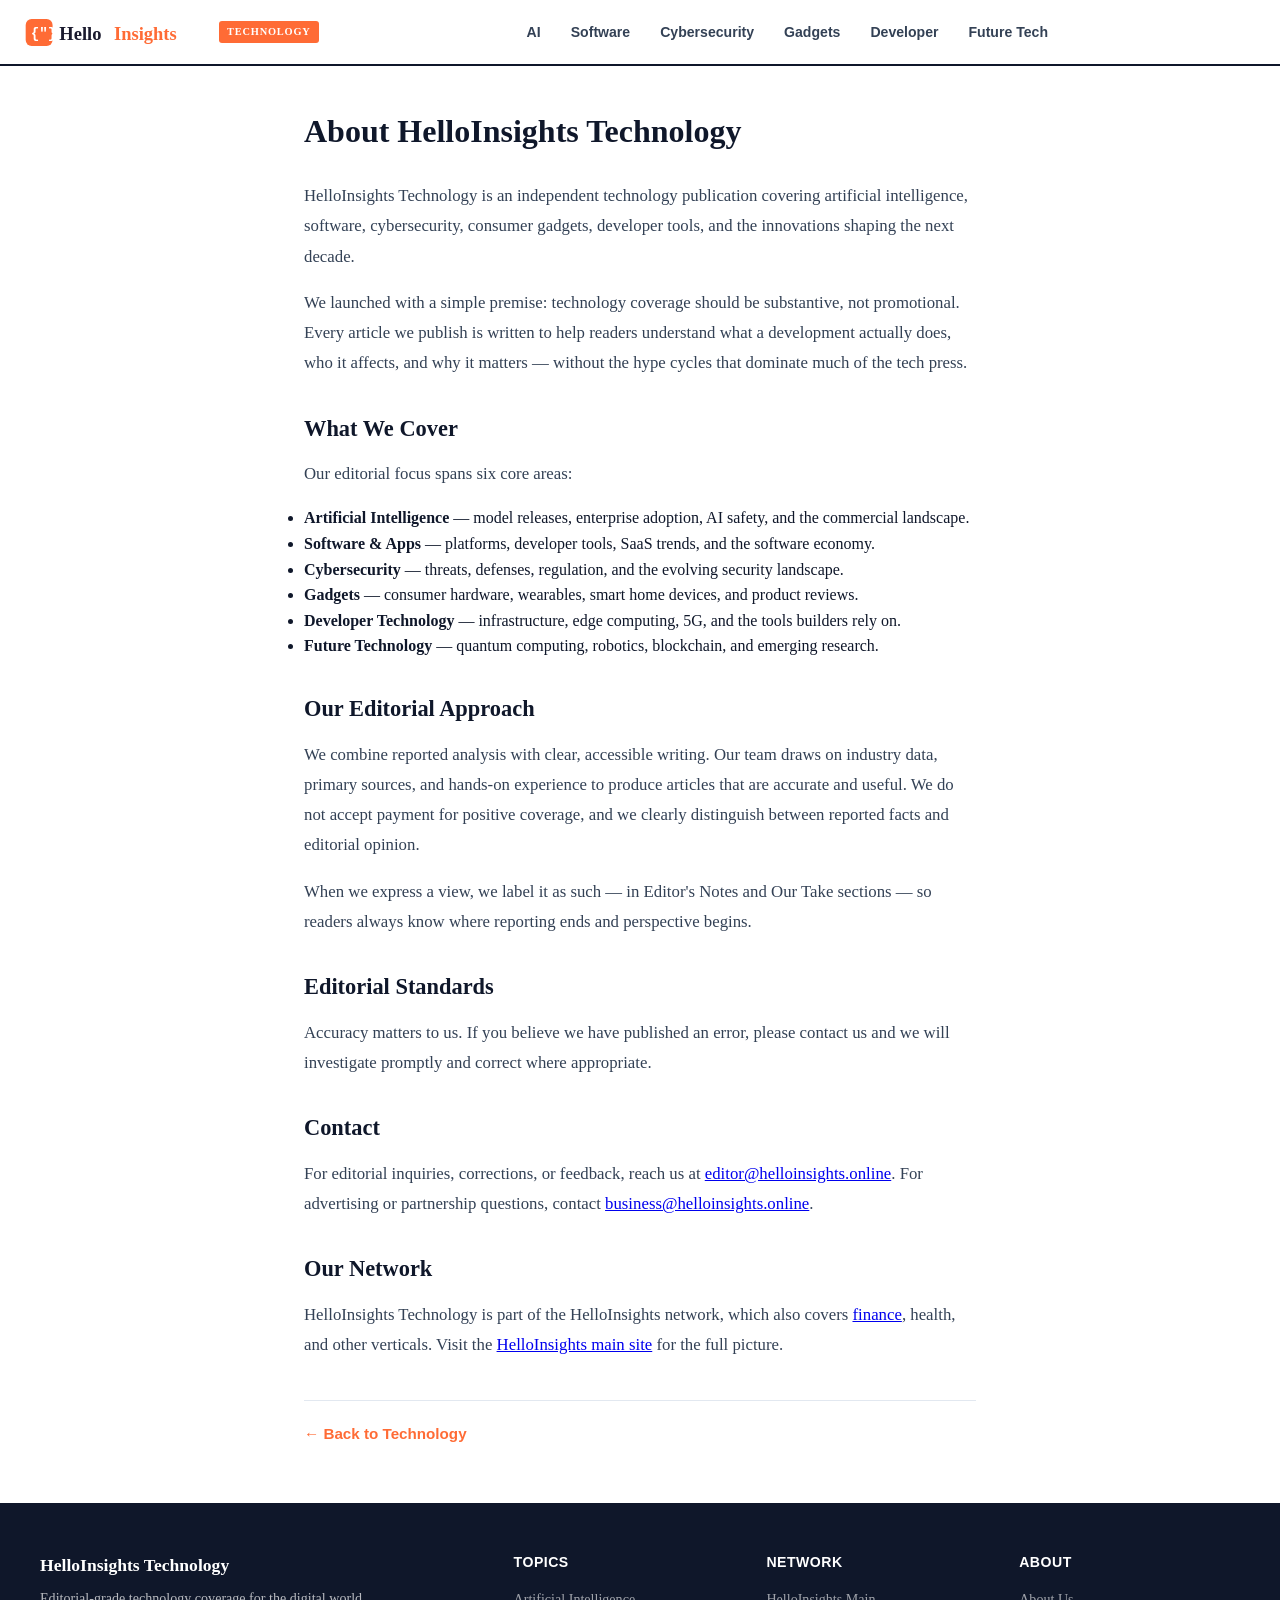
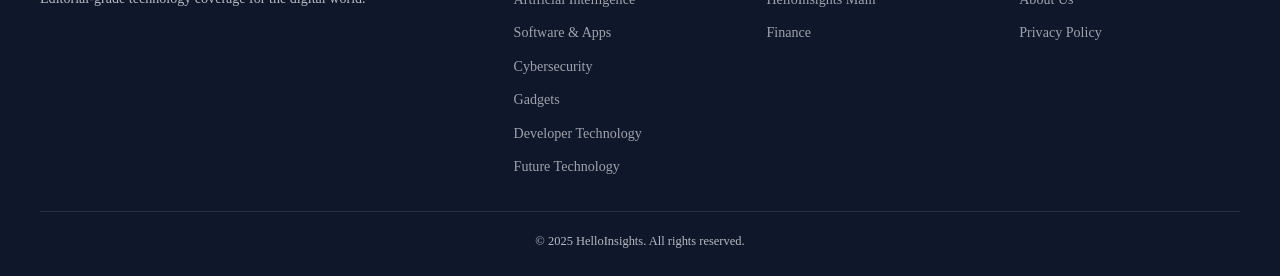
==== about.html @ 0187ab20 "Add files via upload" ====
<!DOCTYPE html>
<html lang="en">
<head>
    <meta charset="UTF-8">
    <meta name="viewport" content="width=device-width, initial-scale=1.0">
    <title>About Us | HelloInsights Technology</title>
    <meta name="description" content="About HelloInsights Technology — editorial-grade coverage of AI, software, cybersecurity, gadgets and emerging technology.">
    <link rel="canonical" href="https://technology.helloinsights.online/about.html">
    <script src="site-config.js"></script>
    <link rel="stylesheet" href="style.css">
</head>
<body>
    <header class="tech-header">
        <div class="header-inner">
            <a href="/" class="tech-logo">
                <svg viewBox="0 0 220 44" xmlns="http://www.w3.org/2000/svg" width="185" height="37">
                    <rect x="2" y="6" width="32" height="32" rx="7" fill="#ff6b35"/>
                    <text x="8" y="29" font-size="17" font-weight="900" fill="#fff" font-family="monospace">{"}"}</text>
                    <text x="42" y="31" font-size="22" font-weight="800" fill="#1a1a2e" font-family="Georgia, serif">Hello</text>
                    <text x="107" y="31" font-size="22" font-weight="800" fill="#ff6b35" font-family="Georgia, serif">Insights</text>
                </svg>
                <span class="header-badge">Technology</span>
            </a>
            <nav class="tech-nav" id="mainNav">
                <a href="index.html?cat=ai">AI</a>
                <a href="index.html?cat=software">Software</a>
                <a href="index.html?cat=cybersecurity">Cybersecurity</a>
                <a href="index.html?cat=gadgets">Gadgets</a>
                <a href="index.html?cat=developer">Developer</a>
                <a href="index.html?cat=future-tech">Future Tech</a>
            </nav>
            <div class="header-actions">
                <button class="menu-toggle" id="menuToggle" aria-label="Menu"><span></span><span></span><span></span></button>
            </div>
        </div>
    </header>

    <article class="tech-article static-page">
        <div class="article-content-wrap">
            <h1>About HelloInsights Technology</h1>

            <p>HelloInsights Technology is an independent technology publication covering artificial intelligence, software, cybersecurity, consumer gadgets, developer tools, and the innovations shaping the next decade.</p>

            <p>We launched with a simple premise: technology coverage should be substantive, not promotional. Every article we publish is written to help readers understand what a development actually does, who it affects, and why it matters &mdash; without the hype cycles that dominate much of the tech press.</p>

            <h2>What We Cover</h2>
            <p>Our editorial focus spans six core areas:</p>
            <ul>
                <li><strong>Artificial Intelligence</strong> &mdash; model releases, enterprise adoption, AI safety, and the commercial landscape.</li>
                <li><strong>Software &amp; Apps</strong> &mdash; platforms, developer tools, SaaS trends, and the software economy.</li>
                <li><strong>Cybersecurity</strong> &mdash; threats, defenses, regulation, and the evolving security landscape.</li>
                <li><strong>Gadgets</strong> &mdash; consumer hardware, wearables, smart home devices, and product reviews.</li>
                <li><strong>Developer Technology</strong> &mdash; infrastructure, edge computing, 5G, and the tools builders rely on.</li>
                <li><strong>Future Technology</strong> &mdash; quantum computing, robotics, blockchain, and emerging research.</li>
            </ul>

            <h2>Our Editorial Approach</h2>
            <p>We combine reported analysis with clear, accessible writing. Our team draws on industry data, primary sources, and hands-on experience to produce articles that are accurate and useful. We do not accept payment for positive coverage, and we clearly distinguish between reported facts and editorial opinion.</p>

            <p>When we express a view, we label it as such &mdash; in Editor's Notes and Our Take sections &mdash; so readers always know where reporting ends and perspective begins.</p>

            <h2>Editorial Standards</h2>
            <p>Accuracy matters to us. If you believe we have published an error, please contact us and we will investigate promptly and correct where appropriate.</p>

            <h2 id="contact">Contact</h2>
            <p>For editorial inquiries, corrections, or feedback, reach us at <a href="mailto:editor@helloinsights.online">editor@helloinsights.online</a>. For advertising or partnership questions, contact <a href="mailto:business@helloinsights.online">business@helloinsights.online</a>.</p>

            <h2>Our Network</h2>
            <p>HelloInsights Technology is part of the HelloInsights network, which also covers <a href="https://finance.helloinsights.online" target="_blank" rel="noopener">finance</a>, health, and other verticals. Visit the <a href="https://helloinsights.online" target="_blank" rel="noopener">HelloInsights main site</a> for the full picture.</p>

            <div class="back-home" style="margin-top:40px;">
                <a href="/">&larr; Back to Technology</a>
            </div>
        </div>
    </article>

    <footer class="tech-footer">
        <div class="footer-inner">
            <div class="footer-brand">
                <strong>HelloInsights Technology</strong>
                <p>Editorial-grade technology coverage for the digital world.</p>
            </div>
            <div class="footer-col">
                <h4>Topics</h4>
                <ul id="footerTopics"></ul>
            </div>
            <div class="footer-col">
                <h4>Network</h4>
                <ul>
                    <li><a href="https://helloinsights.online" target="_blank" rel="noopener">HelloInsights Main</a></li>
                    <li><a href="https://finance.helloinsights.online" target="_blank" rel="noopener">Finance</a></li>
                </ul>
            </div>
            <div class="footer-col">
                <h4>About</h4>
                <ul>
                    <li><a href="about.html">About Us</a></li>
                    <li><a href="privacy.html">Privacy Policy</a></li>
                </ul>
            </div>
        </div>
        <div class="footer-bottom">
            <p>&copy; 2025 HelloInsights. All rights reserved.</p>
        </div>
    </footer>

    <script>
    (function() {
        var ul = document.getElementById('footerTopics');
        if (typeof SITE_CONFIG !== 'undefined') {
            var html = '';
            SITE_CONFIG.subcategories.forEach(function(sub) {
                var url = SITE_CONFIG.categoryUrlMap[sub.id] || 'index.html?cat=' + sub.id;
                html += '<li><a href="' + url + '">' + sub.name + '</a></li>';
            });
            ul.innerHTML = html;
        }
        document.getElementById('menuToggle').addEventListener('click', function() {
            document.getElementById('mainNav').classList.toggle('nav-open');
        });
    })();
    </script>
</body>
</html>
---- style.css ----
/* ========================================
   HelloInsights Technology - Global Styles
   v2: Editorial redesign, responsive header
   ======================================== */
* { margin: 0; padding: 0; box-sizing: border-box; }
:root {
    --accent: #ff6b35;
    --accent-hover: #e85a2a;
    --tech-blue: #2563eb;
    --tech-blue-light: #3b82f6;
    --bg-dark: #0f172a;
    --bg-darker: #020617;
    --bg-card: #ffffff;
    --bg-page: #f8fafc;
    --text-primary: #0f172a;
    --text-secondary: #334155;
    --text-muted: #94a3b8;
    --border: #e2e8f0;
    --shadow-sm: 0 1px 3px rgba(0,0,0,0.06);
    --shadow-md: 0 4px 12px rgba(0,0,0,0.08);
    --shadow-lg: 0 8px 24px rgba(0,0,0,0.12);
    --radius: 10px;
    --radius-lg: 16px;
    --transition: all 0.25s ease;
    --content-width: 720px;
    --header-height: 64px;
}
html { font-size: 16px; scroll-behavior: smooth; }
body {
    font-family: 'Georgia', 'Times New Roman', -apple-system, BlinkMacSystemFont, 'Segoe UI', Roboto, sans-serif;
    line-height: 1.6; color: var(--text-primary); background: var(--bg-page);
    min-height: 100vh;
}
.container { max-width: 1200px; margin: 0 auto; padding: 0 24px; }

/* ========== Header ========== */
.tech-header {
    background: var(--bg-card);
    border-bottom: 2px solid var(--bg-dark);
    position: sticky; top: 0; z-index: 1000;
}
.header-inner {
    max-width: 1280px; margin: 0 auto; padding: 0 24px;
    height: var(--header-height);
    display: flex; align-items: center; justify-content: space-between; gap: 20px;
}
.tech-logo {
    display: flex; align-items: center; gap: 10px;
    text-decoration: none; flex-shrink: 0;
}
.tech-logo svg { display: block; }
.header-badge {
    background: var(--accent);
    color: #fff; font-size: 0.65rem; font-weight: 800;
    padding: 3px 8px; border-radius: 3px;
    text-transform: uppercase; letter-spacing: 0.8px;
    white-space: nowrap;
}
.tech-nav {
    display: flex; gap: 2px; list-style: none;
    flex: 1; justify-content: center;
}
.tech-nav a {
    text-decoration: none; color: var(--text-secondary);
    padding: 8px 14px; border-radius: 4px;
    font-size: 0.88rem; font-weight: 600; font-family: -apple-system, sans-serif;
    transition: var(--transition); white-space: nowrap;
}
.tech-nav a:hover, .tech-nav a.active {
    color: var(--accent);
}
.header-actions {
    display: flex; align-items: center; gap: 8px; flex-shrink: 0;
}

/* Inline search */
.header-search {
    display: flex; align-items: center;
    background: var(--bg-page); border: 1px solid var(--border);
    border-radius: 20px; padding: 0 12px; height: 36px;
    transition: var(--transition); width: 200px;
}
.header-search:focus-within {
    border-color: var(--accent); background: #fff;
    box-shadow: 0 0 0 3px rgba(255,107,53,0.1);
}
.header-search input {
    border: none; background: none; outline: none;
    font-size: 0.85rem; color: var(--text-primary);
    width: 100%; padding: 0 8px; font-family: -apple-system, sans-serif;
}
.header-search input::placeholder { color: var(--text-muted); }
.header-search button {
    background: none; border: none; cursor: pointer;
    color: var(--text-muted); padding: 4px; display: flex;
}
.header-search button:hover { color: var(--accent); }

.menu-toggle {
    display: none; flex-direction: column; gap: 4px;
    background: none; border: none; cursor: pointer; padding: 8px;
}
.menu-toggle span { width: 22px; height: 2px; background: var(--text-primary); border-radius: 2px; transition: var(--transition); }

/* ========== Hero ========== */
.tech-hero {
    background: linear-gradient(135deg, var(--bg-dark) 0%, #1e293b 50%, #1e3a5f 100%);
    color: #fff; padding: 72px 24px 60px; text-align: center;
    position: relative; overflow: hidden;
    min-height: 320px; display: flex; align-items: center; justify-content: center;
}
.hero-content { position: relative; z-index: 2; max-width: 720px; }
.hero-content h1 {
    font-size: 2.8rem; font-weight: 900; line-height: 1.15;
    margin-bottom: 16px; letter-spacing: -0.02em;
    font-family: Georgia, serif;
}
.hero-content p {
    font-size: 1.15rem; color: rgba(255,255,255,0.8);
    margin-bottom: 24px; line-height: 1.6; font-family: Georgia, serif;
}
.hero-cta {
    display: inline-block; background: var(--accent); color: #fff;
    padding: 12px 28px; border-radius: 6px; text-decoration: none;
    font-weight: 700; font-size: 0.95rem; transition: var(--transition);
    font-family: -apple-system, sans-serif;
}
.hero-cta:hover { background: var(--accent-hover); transform: translateY(-2px); box-shadow: 0 6px 20px rgba(255,107,53,0.3); }
.hero-grid-bg {
    position: absolute; inset: 0; z-index: 1;
    background-image:
        linear-gradient(rgba(255,255,255,0.03) 1px, transparent 1px),
        linear-gradient(90deg, rgba(255,255,255,0.03) 1px, transparent 1px);
    background-size: 40px 40px;
}

/* ========== Editorial Intro ========== */
.editorial-intro {
    padding: 48px 0 36px; background: var(--bg-card);
    border-bottom: 1px solid var(--border);
}
.section-eyebrow {
    font-size: 0.75rem; font-weight: 800; text-transform: uppercase;
    letter-spacing: 0.12em; color: var(--accent); margin-bottom: 12px;
    font-family: -apple-system, sans-serif;
}
.editorial-text { max-width: var(--content-width); font-size: 1.1rem; color: var(--text-secondary); line-height: 1.8; font-family: Georgia, serif; }
.editorial-text p { margin-bottom: 12px; }
.editorial-text strong { color: var(--text-primary); }

/* ========== Section Title ========== */
.section-title {
    font-size: 1.5rem; font-weight: 800; color: var(--text-primary);
    margin-bottom: 24px; padding-bottom: 10px;
    border-bottom: 3px solid var(--accent);
    display: inline-block; font-family: Georgia, serif;
}

/* ========== Featured Grid ========== */
.featured-section { padding: 40px 0; }
.featured-grid {
    display: grid; grid-template-columns: 1.2fr 1fr; gap: 20px;
}
.featured-card {
    background: var(--bg-card); border-radius: var(--radius);
    overflow: hidden; box-shadow: var(--shadow-sm);
    transition: var(--transition);
}
.featured-card:hover { box-shadow: var(--shadow-lg); transform: translateY(-3px); }
.featured-card a { text-decoration: none; color: inherit; display: block; }
.featured-card img {
    width: 100%; aspect-ratio: 16/9; object-fit: cover;
}
.featured-main { grid-row: span 2; }
.featured-main img { height: 100%; max-height: 460px; }
.featured-side img { max-height: 180px; }
.featured-cat {
    display: inline-block; background: var(--accent); color: #fff;
    padding: 4px 10px; border-radius: 3px; font-size: 0.68rem; font-weight: 800;
    text-transform: uppercase; letter-spacing: 0.5px;
    position: relative; top: -36px; left: 14px;
    font-family: -apple-system, sans-serif;
}
.featured-card h3 {
    font-size: 1.15rem; font-weight: 700; line-height: 1.35;
    padding: 0 18px; margin-bottom: 6px; color: var(--text-primary);
    font-family: Georgia, serif;
}
.featured-main h3 { font-size: 1.4rem; }
.featured-card p {
    font-size: 0.88rem; color: var(--text-secondary); line-height: 1.5;
    padding: 0 18px; margin-bottom: 10px;
    display: -webkit-box; -webkit-line-clamp: 2; -webkit-box-orient: vertical; overflow: hidden;
    font-family: Georgia, serif;
}
.featured-card time {
    display: block; padding: 0 18px 14px;
    font-size: 0.78rem; color: var(--text-muted);
    font-family: -apple-system, sans-serif;
}

/* ========== Latest Section ========== */
.latest-section { padding: 40px 0; }
.latest-list { display: flex; flex-direction: column; gap: 14px; }
.latest-card {
    display: flex; gap: 18px; background: var(--bg-card);
    border-radius: var(--radius); overflow: hidden;
    box-shadow: var(--shadow-sm); transition: var(--transition);
}
.latest-card:hover { box-shadow: var(--shadow-md); transform: translateX(3px); }
.latest-card a.latest-img {
    flex-shrink: 0; width: 180px; text-decoration: none;
}
.latest-card img {
    width: 100%; height: 100%; min-height: 130px; object-fit: cover;
}
.latest-card-body { padding: 14px 18px 14px 0; flex: 1; }
.latest-card-body .latest-cat {
    font-size: 0.7rem; font-weight: 800; color: var(--accent);
    text-transform: uppercase; letter-spacing: 0.5px; margin-bottom: 5px; display: block;
    font-family: -apple-system, sans-serif;
}
.latest-card-body h3 { font-size: 1.02rem; font-weight: 700; line-height: 1.4; margin-bottom: 5px; font-family: Georgia, serif; }
.latest-card-body h3 a { text-decoration: none; color: var(--text-primary); transition: var(--transition); }
.latest-card-body h3 a:hover { color: var(--accent); }
.latest-card-body p {
    font-size: 0.86rem; color: var(--text-secondary); line-height: 1.5;
    display: -webkit-box; -webkit-line-clamp: 2; -webkit-box-orient: vertical; overflow: hidden;
    margin-bottom: 5px; font-family: Georgia, serif;
}
.latest-card-body time { font-size: 0.78rem; color: var(--text-muted); font-family: -apple-system, sans-serif; }
.load-more-btn {
    display: block; margin: 20px auto 0; padding: 10px 28px;
    background: transparent; border: 2px solid var(--text-primary);
    color: var(--text-primary); border-radius: 6px; cursor: pointer;
    font-weight: 700; font-size: 0.9rem; transition: var(--transition);
    font-family: -apple-system, sans-serif;
}
.load-more-btn:hover { background: var(--text-primary); color: #fff; }

/* ========== Topic Sections ========== */
.topic-section { padding: 36px 0; border-top: 1px solid var(--border); }
.topic-header { display: flex; align-items: center; justify-content: space-between; margin-bottom: 20px; }
.topic-header h2 { font-size: 1.3rem; font-weight: 800; color: var(--text-primary); font-family: Georgia, serif; }
.topic-header .view-all {
    color: var(--accent); text-decoration: none; font-weight: 700; font-size: 0.85rem;
    font-family: -apple-system, sans-serif;
}
.topic-header .view-all:hover { text-decoration: underline; }
.topic-grid {
    display: grid; grid-template-columns: repeat(3, 1fr); gap: 18px;
}
.topic-card {
    background: var(--bg-card); border-radius: var(--radius);
    overflow: hidden; box-shadow: var(--shadow-sm); transition: var(--transition);
}
.topic-card:hover { box-shadow: var(--shadow-md); transform: translateY(-2px); }
.topic-card a { text-decoration: none; color: inherit; }
.topic-card img {
    width: 100%; aspect-ratio: 16/9; object-fit: cover;
}
.topic-card h3 {
    font-size: 0.98rem; font-weight: 700; line-height: 1.4; padding: 12px 14px 4px;
    color: var(--text-primary); font-family: Georgia, serif;
}
.topic-card time { display: block; padding: 0 14px 12px; font-size: 0.78rem; color: var(--text-muted); font-family: -apple-system, sans-serif; }

/* ========== Most Read ========== */
.most-read-section { padding: 40px 0; background: var(--bg-card); border-top: 1px solid var(--border); }
.most-read-list { list-style: none; counter-reset: mr; }
.most-read-list li {
    counter-increment: mr; padding: 14px 0;
    border-bottom: 1px solid var(--border);
}
.most-read-list li a {
    display: flex; align-items: flex-start; gap: 14px;
    text-decoration: none; color: var(--text-primary); transition: var(--transition);
}
.most-read-list li a:hover { color: var(--accent); }
.most-read-list li a::before {
    content: counter(mr); font-size: 1.6rem; font-weight: 900;
    color: var(--accent); min-width: 36px; line-height: 1;
    font-family: Georgia, serif;
}
.mr-text { font-size: 1.02rem; font-weight: 600; line-height: 1.4; font-family: Georgia, serif; }

/* ========== Newsletter ========== */
.newsletter-section { padding: 56px 0; background: var(--bg-dark); }
.newsletter-inner { text-align: center; max-width: 520px; margin: 0 auto; }
.newsletter-inner h2 { color: #fff; font-size: 1.6rem; margin-bottom: 10px; font-family: Georgia, serif; }
.newsletter-inner p { color: rgba(255,255,255,0.7); margin-bottom: 20px; font-size: 0.95rem; }
.newsletter-form { display: flex; gap: 10px; }
.newsletter-form input {
    flex: 1; padding: 12px 16px; border-radius: 6px; border: 1px solid rgba(255,255,255,0.2);
    background: rgba(255,255,255,0.1); color: #fff; font-size: 0.95rem; outline: none;
}
.newsletter-form input::placeholder { color: rgba(255,255,255,0.5); }
.newsletter-form input:focus { border-color: var(--accent); }
.newsletter-form button {
    padding: 12px 24px; border-radius: 6px; border: none;
    background: var(--accent); color: #fff; font-weight: 700;
    font-size: 0.95rem; cursor: pointer; transition: var(--transition);
}
.newsletter-form button:hover { background: var(--accent-hover); }

/* ========== Ad Slots ========== */
.ad-slot { margin: 16px auto; text-align: center; min-height: 0; overflow: hidden; transition: all 0.3s ease; }
.ad-slot.has-ad { min-height: 250px; }
.ad-slot.ad-hidden { display: none !important; }

/* ========== Article Page ========== */
.tech-article { background: #fff; }

/* Hero image — constrained width, not full bleed */
.article-hero-wrap {
    max-width: 800px; margin: 0 auto; padding: 32px 24px 0;
}
.article-hero-wrap img {
    width: 100%; max-height: 420px; object-fit: cover;
    border-radius: var(--radius); display: block;
}

.article-content-wrap { max-width: var(--content-width); margin: 0 auto; padding: 28px 24px 56px; }

.article-meta-top { display: flex; align-items: center; gap: 14px; margin-bottom: 14px; }
.article-cat-link {
    background: var(--accent); color: #fff; padding: 4px 12px;
    border-radius: 3px; font-size: 0.72rem; font-weight: 800;
    text-transform: uppercase; text-decoration: none; letter-spacing: 0.5px;
    font-family: -apple-system, sans-serif;
}
.article-meta-top time { font-size: 0.85rem; color: var(--text-muted); font-family: -apple-system, sans-serif; }

.article-h1 {
    font-size: 2rem; font-weight: 900; line-height: 1.25;
    margin-bottom: 14px; color: var(--text-primary);
    font-family: Georgia, 'Times New Roman', serif;
    letter-spacing: -0.01em;
}
.article-lead {
    font-size: 1.15rem; color: var(--text-secondary); line-height: 1.7;
    margin-bottom: 28px; font-family: Georgia, serif;
    border-left: 3px solid var(--accent); padding-left: 16px;
}

/* Editorial note */
.editor-note {
    background: #fef9f5; border: 1px solid #fde0c8; border-radius: var(--radius);
    padding: 16px 20px; margin: 0 0 28px; font-size: 0.95rem;
    line-height: 1.7; color: var(--text-secondary); font-family: Georgia, serif;
}
.editor-note .ed-label {
    display: block; font-size: 0.7rem; font-weight: 800; text-transform: uppercase;
    letter-spacing: 0.8px; color: var(--accent); margin-bottom: 6px;
    font-family: -apple-system, sans-serif;
}

/* Article body — editorial typography */
.article-body {
    font-size: 1.12rem; line-height: 1.8; color: var(--text-secondary);
    font-family: Georgia, 'Times New Roman', serif;
}
.article-body h2 {
    font-size: 1.5rem; color: var(--text-primary); margin: 2.2rem 0 0.9rem;
    font-weight: 800; line-height: 1.3; font-family: Georgia, serif;
    border-bottom: 1px solid var(--border); padding-bottom: 8px;
}
.article-body h3 {
    font-size: 1.22rem; color: var(--text-primary); margin: 1.6rem 0 0.7rem;
    font-weight: 700; font-family: Georgia, serif;
}
.article-body p {
    margin-bottom: 1.3rem;
}
.article-body ul, .article-body ol { margin: 1.2rem 0; padding-left: 1.6rem; }
.article-body li { margin-bottom: 0.6rem; }
.article-body strong { color: var(--text-primary); }
.article-body a { color: var(--tech-blue); text-decoration: underline; text-underline-offset: 2px; }
.article-body a:hover { color: var(--accent); }
.article-body blockquote {
    border-left: 4px solid var(--accent); padding: 8px 0 8px 1.2rem;
    margin: 1.8rem 0; font-style: italic; color: var(--text-secondary);
    font-size: 1.15rem; line-height: 1.7; background: #fafafa;
}
.article-body blockquote p { margin-bottom: 0; }

/* Inline article images — moderate size, centered, with caption feel */
.article-body img {
    max-width: 100%; height: auto; border-radius: 8px;
    margin: 1.8rem auto; display: block;
    box-shadow: var(--shadow-sm);
}
.article-body figure { margin: 1.8rem 0; text-align: center; }
.article-body figure img { margin: 0 auto 8px; }
.article-body figcaption {
    font-size: 0.82rem; color: var(--text-muted); font-style: italic;
    font-family: -apple-system, sans-serif;
}
.article-body code {
    background: #f1f5f9; padding: 2px 6px; border-radius: 4px;
    font-size: 0.9em; font-family: 'SF Mono', Monaco, monospace;
}
.article-body pre {
    background: var(--bg-dark); color: #e2e8f0; padding: 16px 20px;
    border-radius: 8px; overflow-x: auto; margin: 1.5rem 0;
    font-size: 0.88rem; line-height: 1.6;
}
.article-body pre code { background: none; padding: 0; color: inherit; }

/* Share */
.share-section { margin-top: 36px; padding-top: 20px; border-top: 1px solid var(--border); }
.share-section h4 { margin-bottom: 10px; font-size: 0.95rem; font-family: -apple-system, sans-serif; }
.share-buttons { display: flex; gap: 8px; }
.share-btn {
    padding: 8px 16px; border-radius: 6px; text-decoration: none;
    font-size: 0.82rem; font-weight: 700; transition: var(--transition);
    font-family: -apple-system, sans-serif;
}
.share-btn.twitter { background: #1da1f2; color: #fff; }
.share-btn.facebook { background: #4267b2; color: #fff; }
.share-btn.linkedin { background: #0077b5; color: #fff; }
.share-btn:hover { opacity: 0.9; transform: translateY(-2px); }

/* Related */
.related-section { margin-top: 40px; }
.related-section h2 { font-size: 1.3rem; font-weight: 800; margin-bottom: 18px; font-family: Georgia, serif; }
.related-grid { display: grid; grid-template-columns: repeat(3, 1fr); gap: 16px; }
.related-card {
    background: var(--bg-page); border-radius: var(--radius);
    overflow: hidden; transition: var(--transition);
}
.related-card:hover { transform: translateY(-2px); box-shadow: var(--shadow-md); }
.related-card a { text-decoration: none; color: inherit; }
.related-card img { width: 100%; aspect-ratio: 16/9; object-fit: cover; }
.related-card h3 { padding: 10px 12px 4px; font-size: 0.92rem; font-weight: 700; line-height: 1.4; color: var(--text-primary); font-family: Georgia, serif; }
.related-card time { display: block; padding: 0 12px 10px; font-size: 0.76rem; color: var(--text-muted); font-family: -apple-system, sans-serif; }

/* Explore Topics */
.explore-topics-section { margin-top: 40px; }
.explore-topics-section h2 { font-size: 1.3rem; font-weight: 800; margin-bottom: 14px; font-family: Georgia, serif; }
.topics-pills { display: flex; flex-wrap: wrap; gap: 8px; }
.topic-pill {
    padding: 8px 18px; background: var(--bg-page); border-radius: 20px;
    text-decoration: none; font-size: 0.85rem; font-weight: 600;
    color: var(--text-secondary); transition: var(--transition);
    border: 1px solid var(--border); font-family: -apple-system, sans-serif;
}
.topic-pill:hover, .topic-pill.current { background: var(--accent); color: #fff; border-color: var(--accent); }

/* Back home */
.back-home { margin-top: 36px; padding-top: 20px; border-top: 1px solid var(--border); }
.back-home a { color: var(--accent); text-decoration: none; font-weight: 700; font-size: 0.95rem; font-family: -apple-system, sans-serif; }
.back-home a:hover { text-decoration: underline; }

/* ========== Footer ========== */
.tech-footer { background: var(--bg-dark); color: rgba(255,255,255,0.7); padding: 48px 24px 24px; }
.footer-inner { max-width: 1200px; margin: 0 auto; display: grid; grid-template-columns: 2fr 1fr 1fr 1fr; gap: 32px; }
.footer-brand strong { color: #fff; font-size: 1.1rem; display: block; margin-bottom: 8px; font-family: Georgia, serif; }
.footer-brand p { font-size: 0.88rem; line-height: 1.6; }
.footer-col h4 { color: #fff; font-size: 0.88rem; margin-bottom: 12px; font-family: -apple-system, sans-serif; text-transform: uppercase; letter-spacing: 0.5px; }
.footer-col ul { list-style: none; }
.footer-col ul li { margin-bottom: 8px; }
.footer-col ul li a { color: rgba(255,255,255,0.6); text-decoration: none; font-size: 0.88rem; transition: var(--transition); }
.footer-col ul li a:hover { color: var(--accent); }
.footer-bottom { max-width: 1200px; margin: 24px auto 0; padding-top: 20px; border-top: 1px solid rgba(255,255,255,0.1); text-align: center; font-size: 0.78rem; display: flex; justify-content: center; gap: 20px; flex-wrap: wrap; }
.footer-bottom a { color: rgba(255,255,255,0.5); text-decoration: none; }
.footer-bottom a:hover { color: var(--accent); }

/* ========== Static Pages (About/Privacy) ========== */
.static-page { background: #fff; }
.static-page .article-content-wrap { padding-top: 40px; }
.static-page h1 { font-size: 2rem; font-weight: 900; margin-bottom: 24px; font-family: Georgia, serif; }
.static-page h2 { font-size: 1.4rem; font-weight: 800; margin: 2rem 0 0.8rem; font-family: Georgia, serif; }
.static-page p { font-size: 1.05rem; line-height: 1.8; margin-bottom: 1rem; font-family: Georgia, serif; color: var(--text-secondary); }

/* ========== Loading ========== */
.loading { display: flex; justify-content: center; padding: 60px; color: var(--text-muted); }

/* ========== Responsive ========== */
@media (max-width: 1024px) {
    .featured-grid { grid-template-columns: 1fr 1fr; }
    .featured-main { grid-row: auto; }
    .topic-grid { grid-template-columns: repeat(2, 1fr); }
    .related-grid { grid-template-columns: repeat(2, 1fr); }
    .footer-inner { grid-template-columns: 1fr 1fr; }
    .header-search { width: 160px; }
}
@media (max-width: 768px) {
    :root { --header-height: 56px; }
    .header-inner { padding: 0 16px; gap: 10px; }
    .tech-logo svg { width: 130px; height: 26px; }
    .header-badge { font-size: 0.6rem; padding: 2px 6px; }

    .tech-nav {
        display: none; width: 100%; flex-direction: column;
        padding: 8px 16px; background: var(--bg-card);
        border-top: 1px solid var(--border); position: absolute;
        top: var(--header-height); left: 0; right: 0; z-index: 999;
    }
    .tech-nav.nav-open { display: flex; }
    .tech-nav a { padding: 12px 0; border-bottom: 1px solid var(--border); font-size: 0.95rem; }
    .menu-toggle { display: flex; }

    .header-search { width: 140px; height: 34px; }
    .header-search input { font-size: 0.82rem; }

    .tech-hero { min-height: 260px; padding: 48px 20px 40px; }
    .hero-content h1 { font-size: 1.9rem; }
    .hero-content p { font-size: 1rem; }

    .featured-grid { grid-template-columns: 1fr; }
    .featured-main img { max-height: 280px; }
    .topic-grid { grid-template-columns: 1fr; }
    .related-grid { grid-template-columns: 1fr; }
    .latest-card { flex-direction: column; }
    .latest-card a.latest-img { width: 100%; height: 160px; }
    .latest-card-body { padding: 12px 14px; }

    .newsletter-form { flex-direction: column; }
    .footer-inner { grid-template-columns: 1fr; text-align: center; gap: 24px; }

    .article-hero-wrap { padding: 20px 16px 0; }
    .article-hero-wrap img { max-height: 260px; border-radius: 6px; }
    .article-content-wrap { padding: 20px 16px 40px; }
    .article-h1 { font-size: 1.55rem; }
    .article-lead { font-size: 1.05rem; }
    .article-body { font-size: 1rem; }

    .section-title { font-size: 1.25rem; }
}
@media (max-width: 480px) {
    .hero-content h1 { font-size: 1.6rem; }
    .featured-main h3 { font-size: 1.1rem; }
    .header-search { width: 110px; }
    .header-search input { font-size: 0.78rem; }
    .share-buttons { flex-direction: column; }
    .share-btn { text-align: center; }
}

/* ========== Print ========== */
@media print {
    .tech-header, .tech-footer, .newsletter-section, .share-section, .cat-pagination, [data-ad-slot], .header-search, .menu-toggle { display: none; }
    body { background: white; font-size: 12pt; }
    .container { max-width: 100%; padding: 0; }
    .article-hero-wrap { max-width: 100%; padding: 0; }
}
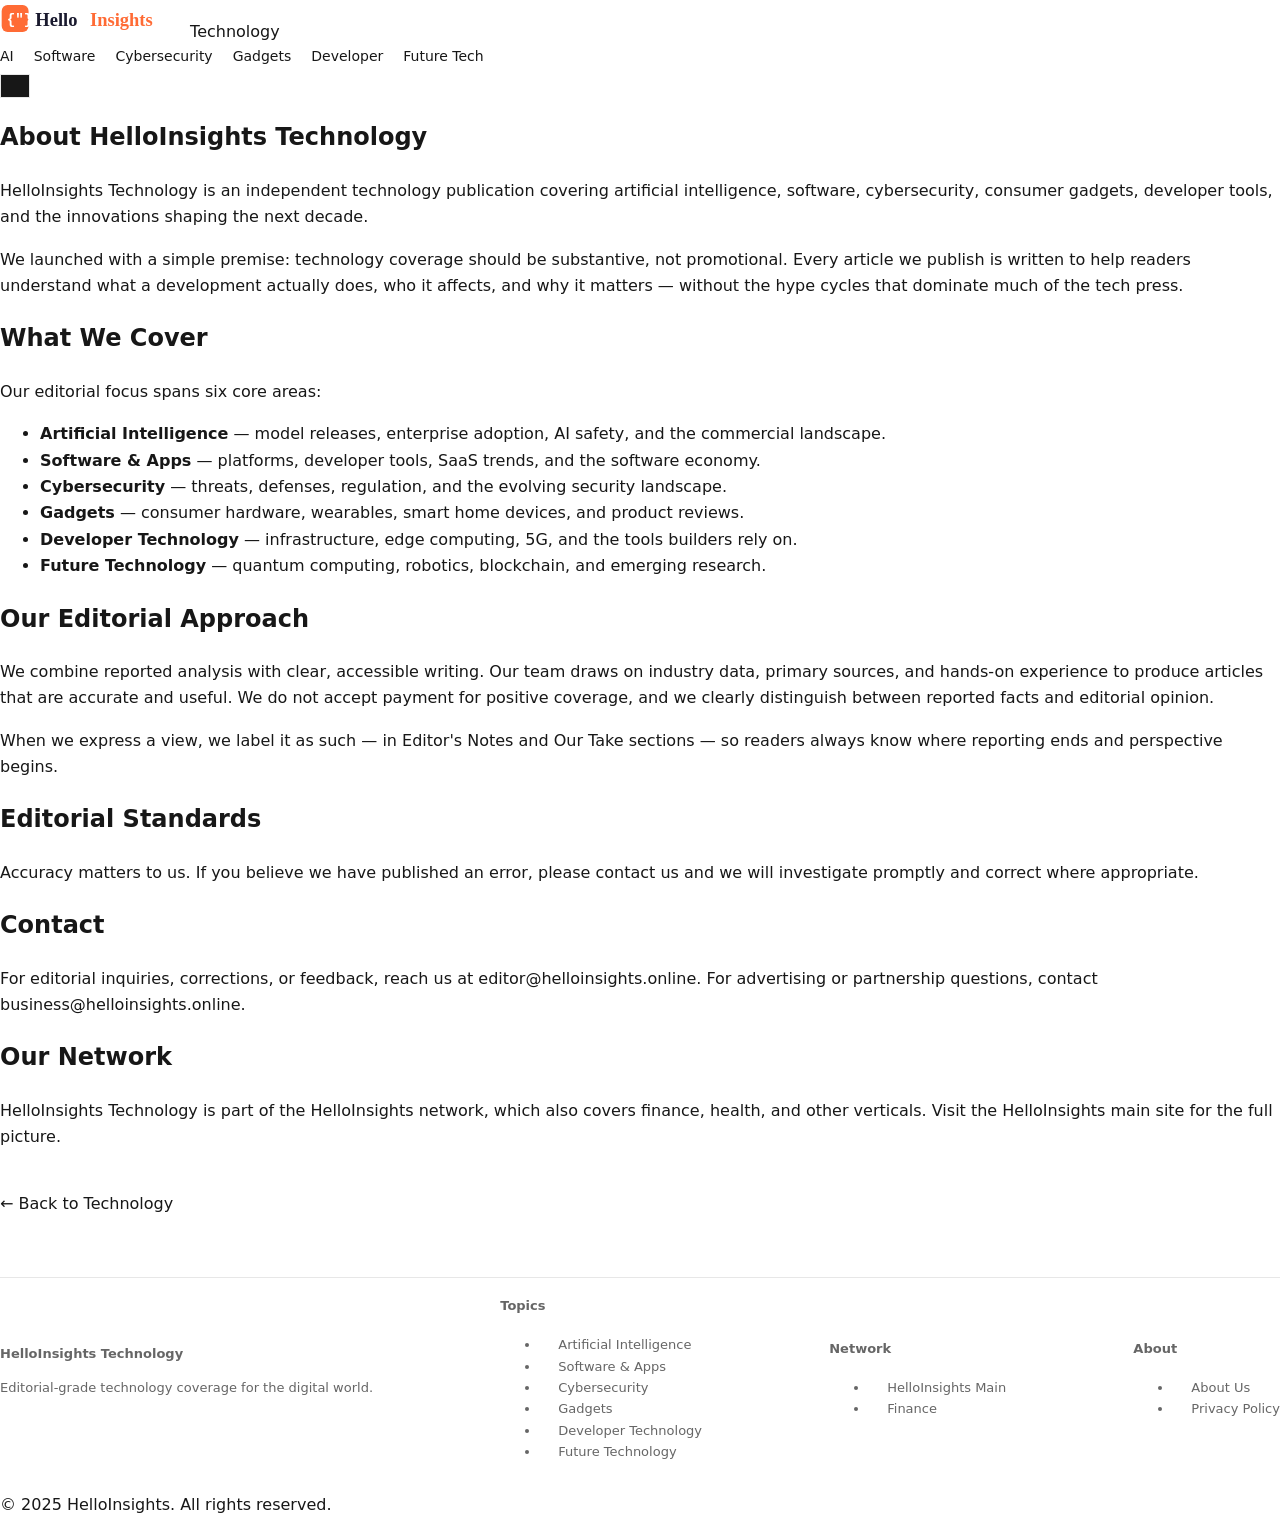
==== commit 1dd06ef6: "fix: finalize GitHub Pages category routing" ====
--- a/about.html
+++ b/about.html
@@ -22,12 +22,12 @@
                 <span class="header-badge">Technology</span>
             </a>
             <nav class="tech-nav" id="mainNav">
-                <a href="index.html?cat=ai">AI</a>
-                <a href="index.html?cat=software">Software</a>
-                <a href="index.html?cat=cybersecurity">Cybersecurity</a>
-                <a href="index.html?cat=gadgets">Gadgets</a>
-                <a href="index.html?cat=developer">Developer</a>
-                <a href="index.html?cat=future-tech">Future Tech</a>
+                <a href="/ai/">AI</a>
+                <a href="/software/">Software</a>
+                <a href="/cybersecurity/">Cybersecurity</a>
+                <a href="/gadgets/">Gadgets</a>
+                <a href="/developer/">Developer</a>
+                <a href="/future-tech/">Future Tech</a>
             </nav>
             <div class="header-actions">
                 <button class="menu-toggle" id="menuToggle" aria-label="Menu"><span></span><span></span><span></span></button>
@@ -110,7 +110,7 @@
         if (typeof SITE_CONFIG !== 'undefined') {
             var html = '';
             SITE_CONFIG.subcategories.forEach(function(sub) {
-                var url = SITE_CONFIG.categoryUrlMap[sub.id] || 'index.html?cat=' + sub.id;
+                var url = SITE_CONFIG.categoryUrlMap[sub.id] || '/' + sub.id + '/';
                 html += '<li><a href="' + url + '">' + sub.name + '</a></li>';
             });
             ul.innerHTML = html;
--- a/style.css
+++ b/style.css
@@ -1,546 +1 @@
-/* ========================================
-   HelloInsights Technology - Global Styles
-   v2: Editorial redesign, responsive header
-   ======================================== */
-* { margin: 0; padding: 0; box-sizing: border-box; }
-:root {
-    --accent: #ff6b35;
-    --accent-hover: #e85a2a;
-    --tech-blue: #2563eb;
-    --tech-blue-light: #3b82f6;
-    --bg-dark: #0f172a;
-    --bg-darker: #020617;
-    --bg-card: #ffffff;
-    --bg-page: #f8fafc;
-    --text-primary: #0f172a;
-    --text-secondary: #334155;
-    --text-muted: #94a3b8;
-    --border: #e2e8f0;
-    --shadow-sm: 0 1px 3px rgba(0,0,0,0.06);
-    --shadow-md: 0 4px 12px rgba(0,0,0,0.08);
-    --shadow-lg: 0 8px 24px rgba(0,0,0,0.12);
-    --radius: 10px;
-    --radius-lg: 16px;
-    --transition: all 0.25s ease;
-    --content-width: 720px;
-    --header-height: 64px;
-}
-html { font-size: 16px; scroll-behavior: smooth; }
-body {
-    font-family: 'Georgia', 'Times New Roman', -apple-system, BlinkMacSystemFont, 'Segoe UI', Roboto, sans-serif;
-    line-height: 1.6; color: var(--text-primary); background: var(--bg-page);
-    min-height: 100vh;
-}
-.container { max-width: 1200px; margin: 0 auto; padding: 0 24px; }
-
-/* ========== Header ========== */
-.tech-header {
-    background: var(--bg-card);
-    border-bottom: 2px solid var(--bg-dark);
-    position: sticky; top: 0; z-index: 1000;
-}
-.header-inner {
-    max-width: 1280px; margin: 0 auto; padding: 0 24px;
-    height: var(--header-height);
-    display: flex; align-items: center; justify-content: space-between; gap: 20px;
-}
-.tech-logo {
-    display: flex; align-items: center; gap: 10px;
-    text-decoration: none; flex-shrink: 0;
-}
-.tech-logo svg { display: block; }
-.header-badge {
-    background: var(--accent);
-    color: #fff; font-size: 0.65rem; font-weight: 800;
-    padding: 3px 8px; border-radius: 3px;
-    text-transform: uppercase; letter-spacing: 0.8px;
-    white-space: nowrap;
-}
-.tech-nav {
-    display: flex; gap: 2px; list-style: none;
-    flex: 1; justify-content: center;
-}
-.tech-nav a {
-    text-decoration: none; color: var(--text-secondary);
-    padding: 8px 14px; border-radius: 4px;
-    font-size: 0.88rem; font-weight: 600; font-family: -apple-system, sans-serif;
-    transition: var(--transition); white-space: nowrap;
-}
-.tech-nav a:hover, .tech-nav a.active {
-    color: var(--accent);
-}
-.header-actions {
-    display: flex; align-items: center; gap: 8px; flex-shrink: 0;
-}
-
-/* Inline search */
-.header-search {
-    display: flex; align-items: center;
-    background: var(--bg-page); border: 1px solid var(--border);
-    border-radius: 20px; padding: 0 12px; height: 36px;
-    transition: var(--transition); width: 200px;
-}
-.header-search:focus-within {
-    border-color: var(--accent); background: #fff;
-    box-shadow: 0 0 0 3px rgba(255,107,53,0.1);
-}
-.header-search input {
-    border: none; background: none; outline: none;
-    font-size: 0.85rem; color: var(--text-primary);
-    width: 100%; padding: 0 8px; font-family: -apple-system, sans-serif;
-}
-.header-search input::placeholder { color: var(--text-muted); }
-.header-search button {
-    background: none; border: none; cursor: pointer;
-    color: var(--text-muted); padding: 4px; display: flex;
-}
-.header-search button:hover { color: var(--accent); }
-
-.menu-toggle {
-    display: none; flex-direction: column; gap: 4px;
-    background: none; border: none; cursor: pointer; padding: 8px;
-}
-.menu-toggle span { width: 22px; height: 2px; background: var(--text-primary); border-radius: 2px; transition: var(--transition); }
-
-/* ========== Hero ========== */
-.tech-hero {
-    background: linear-gradient(135deg, var(--bg-dark) 0%, #1e293b 50%, #1e3a5f 100%);
-    color: #fff; padding: 72px 24px 60px; text-align: center;
-    position: relative; overflow: hidden;
-    min-height: 320px; display: flex; align-items: center; justify-content: center;
-}
-.hero-content { position: relative; z-index: 2; max-width: 720px; }
-.hero-content h1 {
-    font-size: 2.8rem; font-weight: 900; line-height: 1.15;
-    margin-bottom: 16px; letter-spacing: -0.02em;
-    font-family: Georgia, serif;
-}
-.hero-content p {
-    font-size: 1.15rem; color: rgba(255,255,255,0.8);
-    margin-bottom: 24px; line-height: 1.6; font-family: Georgia, serif;
-}
-.hero-cta {
-    display: inline-block; background: var(--accent); color: #fff;
-    padding: 12px 28px; border-radius: 6px; text-decoration: none;
-    font-weight: 700; font-size: 0.95rem; transition: var(--transition);
-    font-family: -apple-system, sans-serif;
-}
-.hero-cta:hover { background: var(--accent-hover); transform: translateY(-2px); box-shadow: 0 6px 20px rgba(255,107,53,0.3); }
-.hero-grid-bg {
-    position: absolute; inset: 0; z-index: 1;
-    background-image:
-        linear-gradient(rgba(255,255,255,0.03) 1px, transparent 1px),
-        linear-gradient(90deg, rgba(255,255,255,0.03) 1px, transparent 1px);
-    background-size: 40px 40px;
-}
-
-/* ========== Editorial Intro ========== */
-.editorial-intro {
-    padding: 48px 0 36px; background: var(--bg-card);
-    border-bottom: 1px solid var(--border);
-}
-.section-eyebrow {
-    font-size: 0.75rem; font-weight: 800; text-transform: uppercase;
-    letter-spacing: 0.12em; color: var(--accent); margin-bottom: 12px;
-    font-family: -apple-system, sans-serif;
-}
-.editorial-text { max-width: var(--content-width); font-size: 1.1rem; color: var(--text-secondary); line-height: 1.8; font-family: Georgia, serif; }
-.editorial-text p { margin-bottom: 12px; }
-.editorial-text strong { color: var(--text-primary); }
-
-/* ========== Section Title ========== */
-.section-title {
-    font-size: 1.5rem; font-weight: 800; color: var(--text-primary);
-    margin-bottom: 24px; padding-bottom: 10px;
-    border-bottom: 3px solid var(--accent);
-    display: inline-block; font-family: Georgia, serif;
-}
-
-/* ========== Featured Grid ========== */
-.featured-section { padding: 40px 0; }
-.featured-grid {
-    display: grid; grid-template-columns: 1.2fr 1fr; gap: 20px;
-}
-.featured-card {
-    background: var(--bg-card); border-radius: var(--radius);
-    overflow: hidden; box-shadow: var(--shadow-sm);
-    transition: var(--transition);
-}
-.featured-card:hover { box-shadow: var(--shadow-lg); transform: translateY(-3px); }
-.featured-card a { text-decoration: none; color: inherit; display: block; }
-.featured-card img {
-    width: 100%; aspect-ratio: 16/9; object-fit: cover;
-}
-.featured-main { grid-row: span 2; }
-.featured-main img { height: 100%; max-height: 460px; }
-.featured-side img { max-height: 180px; }
-.featured-cat {
-    display: inline-block; background: var(--accent); color: #fff;
-    padding: 4px 10px; border-radius: 3px; font-size: 0.68rem; font-weight: 800;
-    text-transform: uppercase; letter-spacing: 0.5px;
-    position: relative; top: -36px; left: 14px;
-    font-family: -apple-system, sans-serif;
-}
-.featured-card h3 {
-    font-size: 1.15rem; font-weight: 700; line-height: 1.35;
-    padding: 0 18px; margin-bottom: 6px; color: var(--text-primary);
-    font-family: Georgia, serif;
-}
-.featured-main h3 { font-size: 1.4rem; }
-.featured-card p {
-    font-size: 0.88rem; color: var(--text-secondary); line-height: 1.5;
-    padding: 0 18px; margin-bottom: 10px;
-    display: -webkit-box; -webkit-line-clamp: 2; -webkit-box-orient: vertical; overflow: hidden;
-    font-family: Georgia, serif;
-}
-.featured-card time {
-    display: block; padding: 0 18px 14px;
-    font-size: 0.78rem; color: var(--text-muted);
-    font-family: -apple-system, sans-serif;
-}
-
-/* ========== Latest Section ========== */
-.latest-section { padding: 40px 0; }
-.latest-list { display: flex; flex-direction: column; gap: 14px; }
-.latest-card {
-    display: flex; gap: 18px; background: var(--bg-card);
-    border-radius: var(--radius); overflow: hidden;
-    box-shadow: var(--shadow-sm); transition: var(--transition);
-}
-.latest-card:hover { box-shadow: var(--shadow-md); transform: translateX(3px); }
-.latest-card a.latest-img {
-    flex-shrink: 0; width: 180px; text-decoration: none;
-}
-.latest-card img {
-    width: 100%; height: 100%; min-height: 130px; object-fit: cover;
-}
-.latest-card-body { padding: 14px 18px 14px 0; flex: 1; }
-.latest-card-body .latest-cat {
-    font-size: 0.7rem; font-weight: 800; color: var(--accent);
-    text-transform: uppercase; letter-spacing: 0.5px; margin-bottom: 5px; display: block;
-    font-family: -apple-system, sans-serif;
-}
-.latest-card-body h3 { font-size: 1.02rem; font-weight: 700; line-height: 1.4; margin-bottom: 5px; font-family: Georgia, serif; }
-.latest-card-body h3 a { text-decoration: none; color: var(--text-primary); transition: var(--transition); }
-.latest-card-body h3 a:hover { color: var(--accent); }
-.latest-card-body p {
-    font-size: 0.86rem; color: var(--text-secondary); line-height: 1.5;
-    display: -webkit-box; -webkit-line-clamp: 2; -webkit-box-orient: vertical; overflow: hidden;
-    margin-bottom: 5px; font-family: Georgia, serif;
-}
-.latest-card-body time { font-size: 0.78rem; color: var(--text-muted); font-family: -apple-system, sans-serif; }
-.load-more-btn {
-    display: block; margin: 20px auto 0; padding: 10px 28px;
-    background: transparent; border: 2px solid var(--text-primary);
-    color: var(--text-primary); border-radius: 6px; cursor: pointer;
-    font-weight: 700; font-size: 0.9rem; transition: var(--transition);
-    font-family: -apple-system, sans-serif;
-}
-.load-more-btn:hover { background: var(--text-primary); color: #fff; }
-
-/* ========== Topic Sections ========== */
-.topic-section { padding: 36px 0; border-top: 1px solid var(--border); }
-.topic-header { display: flex; align-items: center; justify-content: space-between; margin-bottom: 20px; }
-.topic-header h2 { font-size: 1.3rem; font-weight: 800; color: var(--text-primary); font-family: Georgia, serif; }
-.topic-header .view-all {
-    color: var(--accent); text-decoration: none; font-weight: 700; font-size: 0.85rem;
-    font-family: -apple-system, sans-serif;
-}
-.topic-header .view-all:hover { text-decoration: underline; }
-.topic-grid {
-    display: grid; grid-template-columns: repeat(3, 1fr); gap: 18px;
-}
-.topic-card {
-    background: var(--bg-card); border-radius: var(--radius);
-    overflow: hidden; box-shadow: var(--shadow-sm); transition: var(--transition);
-}
-.topic-card:hover { box-shadow: var(--shadow-md); transform: translateY(-2px); }
-.topic-card a { text-decoration: none; color: inherit; }
-.topic-card img {
-    width: 100%; aspect-ratio: 16/9; object-fit: cover;
-}
-.topic-card h3 {
-    font-size: 0.98rem; font-weight: 700; line-height: 1.4; padding: 12px 14px 4px;
-    color: var(--text-primary); font-family: Georgia, serif;
-}
-.topic-card time { display: block; padding: 0 14px 12px; font-size: 0.78rem; color: var(--text-muted); font-family: -apple-system, sans-serif; }
-
-/* ========== Most Read ========== */
-.most-read-section { padding: 40px 0; background: var(--bg-card); border-top: 1px solid var(--border); }
-.most-read-list { list-style: none; counter-reset: mr; }
-.most-read-list li {
-    counter-increment: mr; padding: 14px 0;
-    border-bottom: 1px solid var(--border);
-}
-.most-read-list li a {
-    display: flex; align-items: flex-start; gap: 14px;
-    text-decoration: none; color: var(--text-primary); transition: var(--transition);
-}
-.most-read-list li a:hover { color: var(--accent); }
-.most-read-list li a::before {
-    content: counter(mr); font-size: 1.6rem; font-weight: 900;
-    color: var(--accent); min-width: 36px; line-height: 1;
-    font-family: Georgia, serif;
-}
-.mr-text { font-size: 1.02rem; font-weight: 600; line-height: 1.4; font-family: Georgia, serif; }
-
-/* ========== Newsletter ========== */
-.newsletter-section { padding: 56px 0; background: var(--bg-dark); }
-.newsletter-inner { text-align: center; max-width: 520px; margin: 0 auto; }
-.newsletter-inner h2 { color: #fff; font-size: 1.6rem; margin-bottom: 10px; font-family: Georgia, serif; }
-.newsletter-inner p { color: rgba(255,255,255,0.7); margin-bottom: 20px; font-size: 0.95rem; }
-.newsletter-form { display: flex; gap: 10px; }
-.newsletter-form input {
-    flex: 1; padding: 12px 16px; border-radius: 6px; border: 1px solid rgba(255,255,255,0.2);
-    background: rgba(255,255,255,0.1); color: #fff; font-size: 0.95rem; outline: none;
-}
-.newsletter-form input::placeholder { color: rgba(255,255,255,0.5); }
-.newsletter-form input:focus { border-color: var(--accent); }
-.newsletter-form button {
-    padding: 12px 24px; border-radius: 6px; border: none;
-    background: var(--accent); color: #fff; font-weight: 700;
-    font-size: 0.95rem; cursor: pointer; transition: var(--transition);
-}
-.newsletter-form button:hover { background: var(--accent-hover); }
-
-/* ========== Ad Slots ========== */
-.ad-slot { margin: 16px auto; text-align: center; min-height: 0; overflow: hidden; transition: all 0.3s ease; }
-.ad-slot.has-ad { min-height: 250px; }
-.ad-slot.ad-hidden { display: none !important; }
-
-/* ========== Article Page ========== */
-.tech-article { background: #fff; }
-
-/* Hero image — constrained width, not full bleed */
-.article-hero-wrap {
-    max-width: 800px; margin: 0 auto; padding: 32px 24px 0;
-}
-.article-hero-wrap img {
-    width: 100%; max-height: 420px; object-fit: cover;
-    border-radius: var(--radius); display: block;
-}
-
-.article-content-wrap { max-width: var(--content-width); margin: 0 auto; padding: 28px 24px 56px; }
-
-.article-meta-top { display: flex; align-items: center; gap: 14px; margin-bottom: 14px; }
-.article-cat-link {
-    background: var(--accent); color: #fff; padding: 4px 12px;
-    border-radius: 3px; font-size: 0.72rem; font-weight: 800;
-    text-transform: uppercase; text-decoration: none; letter-spacing: 0.5px;
-    font-family: -apple-system, sans-serif;
-}
-.article-meta-top time { font-size: 0.85rem; color: var(--text-muted); font-family: -apple-system, sans-serif; }
-
-.article-h1 {
-    font-size: 2rem; font-weight: 900; line-height: 1.25;
-    margin-bottom: 14px; color: var(--text-primary);
-    font-family: Georgia, 'Times New Roman', serif;
-    letter-spacing: -0.01em;
-}
-.article-lead {
-    font-size: 1.15rem; color: var(--text-secondary); line-height: 1.7;
-    margin-bottom: 28px; font-family: Georgia, serif;
-    border-left: 3px solid var(--accent); padding-left: 16px;
-}
-
-/* Editorial note */
-.editor-note {
-    background: #fef9f5; border: 1px solid #fde0c8; border-radius: var(--radius);
-    padding: 16px 20px; margin: 0 0 28px; font-size: 0.95rem;
-    line-height: 1.7; color: var(--text-secondary); font-family: Georgia, serif;
-}
-.editor-note .ed-label {
-    display: block; font-size: 0.7rem; font-weight: 800; text-transform: uppercase;
-    letter-spacing: 0.8px; color: var(--accent); margin-bottom: 6px;
-    font-family: -apple-system, sans-serif;
-}
-
-/* Article body — editorial typography */
-.article-body {
-    font-size: 1.12rem; line-height: 1.8; color: var(--text-secondary);
-    font-family: Georgia, 'Times New Roman', serif;
-}
-.article-body h2 {
-    font-size: 1.5rem; color: var(--text-primary); margin: 2.2rem 0 0.9rem;
-    font-weight: 800; line-height: 1.3; font-family: Georgia, serif;
-    border-bottom: 1px solid var(--border); padding-bottom: 8px;
-}
-.article-body h3 {
-    font-size: 1.22rem; color: var(--text-primary); margin: 1.6rem 0 0.7rem;
-    font-weight: 700; font-family: Georgia, serif;
-}
-.article-body p {
-    margin-bottom: 1.3rem;
-}
-.article-body ul, .article-body ol { margin: 1.2rem 0; padding-left: 1.6rem; }
-.article-body li { margin-bottom: 0.6rem; }
-.article-body strong { color: var(--text-primary); }
-.article-body a { color: var(--tech-blue); text-decoration: underline; text-underline-offset: 2px; }
-.article-body a:hover { color: var(--accent); }
-.article-body blockquote {
-    border-left: 4px solid var(--accent); padding: 8px 0 8px 1.2rem;
-    margin: 1.8rem 0; font-style: italic; color: var(--text-secondary);
-    font-size: 1.15rem; line-height: 1.7; background: #fafafa;
-}
-.article-body blockquote p { margin-bottom: 0; }
-
-/* Inline article images — moderate size, centered, with caption feel */
-.article-body img {
-    max-width: 100%; height: auto; border-radius: 8px;
-    margin: 1.8rem auto; display: block;
-    box-shadow: var(--shadow-sm);
-}
-.article-body figure { margin: 1.8rem 0; text-align: center; }
-.article-body figure img { margin: 0 auto 8px; }
-.article-body figcaption {
-    font-size: 0.82rem; color: var(--text-muted); font-style: italic;
-    font-family: -apple-system, sans-serif;
-}
-.article-body code {
-    background: #f1f5f9; padding: 2px 6px; border-radius: 4px;
-    font-size: 0.9em; font-family: 'SF Mono', Monaco, monospace;
-}
-.article-body pre {
-    background: var(--bg-dark); color: #e2e8f0; padding: 16px 20px;
-    border-radius: 8px; overflow-x: auto; margin: 1.5rem 0;
-    font-size: 0.88rem; line-height: 1.6;
-}
-.article-body pre code { background: none; padding: 0; color: inherit; }
-
-/* Share */
-.share-section { margin-top: 36px; padding-top: 20px; border-top: 1px solid var(--border); }
-.share-section h4 { margin-bottom: 10px; font-size: 0.95rem; font-family: -apple-system, sans-serif; }
-.share-buttons { display: flex; gap: 8px; }
-.share-btn {
-    padding: 8px 16px; border-radius: 6px; text-decoration: none;
-    font-size: 0.82rem; font-weight: 700; transition: var(--transition);
-    font-family: -apple-system, sans-serif;
-}
-.share-btn.twitter { background: #1da1f2; color: #fff; }
-.share-btn.facebook { background: #4267b2; color: #fff; }
-.share-btn.linkedin { background: #0077b5; color: #fff; }
-.share-btn:hover { opacity: 0.9; transform: translateY(-2px); }
-
-/* Related */
-.related-section { margin-top: 40px; }
-.related-section h2 { font-size: 1.3rem; font-weight: 800; margin-bottom: 18px; font-family: Georgia, serif; }
-.related-grid { display: grid; grid-template-columns: repeat(3, 1fr); gap: 16px; }
-.related-card {
-    background: var(--bg-page); border-radius: var(--radius);
-    overflow: hidden; transition: var(--transition);
-}
-.related-card:hover { transform: translateY(-2px); box-shadow: var(--shadow-md); }
-.related-card a { text-decoration: none; color: inherit; }
-.related-card img { width: 100%; aspect-ratio: 16/9; object-fit: cover; }
-.related-card h3 { padding: 10px 12px 4px; font-size: 0.92rem; font-weight: 700; line-height: 1.4; color: var(--text-primary); font-family: Georgia, serif; }
-.related-card time { display: block; padding: 0 12px 10px; font-size: 0.76rem; color: var(--text-muted); font-family: -apple-system, sans-serif; }
-
-/* Explore Topics */
-.explore-topics-section { margin-top: 40px; }
-.explore-topics-section h2 { font-size: 1.3rem; font-weight: 800; margin-bottom: 14px; font-family: Georgia, serif; }
-.topics-pills { display: flex; flex-wrap: wrap; gap: 8px; }
-.topic-pill {
-    padding: 8px 18px; background: var(--bg-page); border-radius: 20px;
-    text-decoration: none; font-size: 0.85rem; font-weight: 600;
-    color: var(--text-secondary); transition: var(--transition);
-    border: 1px solid var(--border); font-family: -apple-system, sans-serif;
-}
-.topic-pill:hover, .topic-pill.current { background: var(--accent); color: #fff; border-color: var(--accent); }
-
-/* Back home */
-.back-home { margin-top: 36px; padding-top: 20px; border-top: 1px solid var(--border); }
-.back-home a { color: var(--accent); text-decoration: none; font-weight: 700; font-size: 0.95rem; font-family: -apple-system, sans-serif; }
-.back-home a:hover { text-decoration: underline; }
-
-/* ========== Footer ========== */
-.tech-footer { background: var(--bg-dark); color: rgba(255,255,255,0.7); padding: 48px 24px 24px; }
-.footer-inner { max-width: 1200px; margin: 0 auto; display: grid; grid-template-columns: 2fr 1fr 1fr 1fr; gap: 32px; }
-.footer-brand strong { color: #fff; font-size: 1.1rem; display: block; margin-bottom: 8px; font-family: Georgia, serif; }
-.footer-brand p { font-size: 0.88rem; line-height: 1.6; }
-.footer-col h4 { color: #fff; font-size: 0.88rem; margin-bottom: 12px; font-family: -apple-system, sans-serif; text-transform: uppercase; letter-spacing: 0.5px; }
-.footer-col ul { list-style: none; }
-.footer-col ul li { margin-bottom: 8px; }
-.footer-col ul li a { color: rgba(255,255,255,0.6); text-decoration: none; font-size: 0.88rem; transition: var(--transition); }
-.footer-col ul li a:hover { color: var(--accent); }
-.footer-bottom { max-width: 1200px; margin: 24px auto 0; padding-top: 20px; border-top: 1px solid rgba(255,255,255,0.1); text-align: center; font-size: 0.78rem; display: flex; justify-content: center; gap: 20px; flex-wrap: wrap; }
-.footer-bottom a { color: rgba(255,255,255,0.5); text-decoration: none; }
-.footer-bottom a:hover { color: var(--accent); }
-
-/* ========== Static Pages (About/Privacy) ========== */
-.static-page { background: #fff; }
-.static-page .article-content-wrap { padding-top: 40px; }
-.static-page h1 { font-size: 2rem; font-weight: 900; margin-bottom: 24px; font-family: Georgia, serif; }
-.static-page h2 { font-size: 1.4rem; font-weight: 800; margin: 2rem 0 0.8rem; font-family: Georgia, serif; }
-.static-page p { font-size: 1.05rem; line-height: 1.8; margin-bottom: 1rem; font-family: Georgia, serif; color: var(--text-secondary); }
-
-/* ========== Loading ========== */
-.loading { display: flex; justify-content: center; padding: 60px; color: var(--text-muted); }
-
-/* ========== Responsive ========== */
-@media (max-width: 1024px) {
-    .featured-grid { grid-template-columns: 1fr 1fr; }
-    .featured-main { grid-row: auto; }
-    .topic-grid { grid-template-columns: repeat(2, 1fr); }
-    .related-grid { grid-template-columns: repeat(2, 1fr); }
-    .footer-inner { grid-template-columns: 1fr 1fr; }
-    .header-search { width: 160px; }
-}
-@media (max-width: 768px) {
-    :root { --header-height: 56px; }
-    .header-inner { padding: 0 16px; gap: 10px; }
-    .tech-logo svg { width: 130px; height: 26px; }
-    .header-badge { font-size: 0.6rem; padding: 2px 6px; }
-
-    .tech-nav {
-        display: none; width: 100%; flex-direction: column;
-        padding: 8px 16px; background: var(--bg-card);
-        border-top: 1px solid var(--border); position: absolute;
-        top: var(--header-height); left: 0; right: 0; z-index: 999;
-    }
-    .tech-nav.nav-open { display: flex; }
-    .tech-nav a { padding: 12px 0; border-bottom: 1px solid var(--border); font-size: 0.95rem; }
-    .menu-toggle { display: flex; }
-
-    .header-search { width: 140px; height: 34px; }
-    .header-search input { font-size: 0.82rem; }
-
-    .tech-hero { min-height: 260px; padding: 48px 20px 40px; }
-    .hero-content h1 { font-size: 1.9rem; }
-    .hero-content p { font-size: 1rem; }
-
-    .featured-grid { grid-template-columns: 1fr; }
-    .featured-main img { max-height: 280px; }
-    .topic-grid { grid-template-columns: 1fr; }
-    .related-grid { grid-template-columns: 1fr; }
-    .latest-card { flex-direction: column; }
-    .latest-card a.latest-img { width: 100%; height: 160px; }
-    .latest-card-body { padding: 12px 14px; }
-
-    .newsletter-form { flex-direction: column; }
-    .footer-inner { grid-template-columns: 1fr; text-align: center; gap: 24px; }
-
-    .article-hero-wrap { padding: 20px 16px 0; }
-    .article-hero-wrap img { max-height: 260px; border-radius: 6px; }
-    .article-content-wrap { padding: 20px 16px 40px; }
-    .article-h1 { font-size: 1.55rem; }
-    .article-lead { font-size: 1.05rem; }
-    .article-body { font-size: 1rem; }
-
-    .section-title { font-size: 1.25rem; }
-}
-@media (max-width: 480px) {
-    .hero-content h1 { font-size: 1.6rem; }
-    .featured-main h3 { font-size: 1.1rem; }
-    .header-search { width: 110px; }
-    .header-search input { font-size: 0.78rem; }
-    .share-buttons { flex-direction: column; }
-    .share-btn { text-align: center; }
-}
-
-/* ========== Print ========== */
-@media print {
-    .tech-header, .tech-footer, .newsletter-section, .share-section, .cat-pagination, [data-ad-slot], .header-search, .menu-toggle { display: none; }
-    body { background: white; font-size: 12pt; }
-    .container { max-width: 100%; padding: 0; }
-    .article-hero-wrap { max-width: 100%; padding: 0; }
-}
+:root{--ink:#171717;--muted:#666;--line:#e7e7e7;--soft:#f6f6f3;--accent:#f47b20;--max:1180px}*{box-sizing:border-box}html{scroll-behavior:smooth}body{margin:0;color:var(--ink);font-family:Inter,system-ui,-apple-system,BlinkMacSystemFont,"Segoe UI",sans-serif;line-height:1.65;background:#fff}a{color:inherit;text-decoration:none}.container{width:min(calc(100% - 40px),var(--max));margin:auto}.site-header{border-bottom:1px solid var(--line);background:#fff;position:sticky;top:0;z-index:20}.nav{min-height:68px;display:flex;align-items:center;gap:34px}.brand{font-weight:800;font-size:22px;letter-spacing:-.7px}.brand span{color:var(--accent)}nav{display:flex;gap:20px;flex-wrap:wrap;font-size:14px}nav a:hover{color:var(--accent)}.menu{display:none}.hero{min-height:340px;display:flex;align-items:center;padding:55px 0 50px}.eyebrow{font-size:12px;font-weight:800;letter-spacing:.14em;color:var(--accent);margin:0 0 12px}.hero h1{font-size:clamp(42px,6vw,72px);line-height:1.02;letter-spacing:-.055em;max-width:780px;margin:0 0 18px}.hero-copy{font-size:20px;color:var(--muted);max-width:680px}.chips{display:flex;gap:10px;margin-top:25px}.chips a{border:1px solid var(--line);padding:7px 13px;border-radius:999px;font-size:13px}.section{padding:42px 0}.section-head{display:flex;align-items:end;justify-content:space-between;border-bottom:1px solid var(--line);padding-bottom:12px;margin-bottom:22px}.section-head h2,.related h2{margin:0;font-size:28px;letter-spacing:-.03em}.section-head span{font-size:13px;color:var(--muted)}.perspective-grid{display:grid;grid-template-columns:repeat(3,1fr);gap:1px;background:var(--line)}.perspective{background:#fff;padding:25px}.perspective span{font-size:12px;color:var(--accent);font-weight:800}.perspective h3{font-size:21px;line-height:1.25;margin:10px 0}.perspective p{color:var(--muted);margin:0}.featured-grid{display:grid;grid-template-columns:1.45fr 1fr;gap:22px}.card{border:1px solid var(--line);background:#fff}.card img,.article-card img{width:100%;aspect-ratio:16/9;object-fit:cover;background:var(--soft)}.card-body{padding:20px}.card h3{font-size:25px;line-height:1.2;margin:6px 0 8px}.card p,.article-card p{color:var(--muted);margin:0}.tag{font-size:11px;text-transform:uppercase;letter-spacing:.1em;color:var(--accent);font-weight:800}.article-list{display:grid}.article-card{display:grid;grid-template-columns:260px 1fr;gap:22px;padding:22px 0;border-bottom:1px solid var(--line)}.article-card h2,.article-card h3{margin:3px 0 6px;font-size:22px;line-height:1.25}.meta{font-size:12px;color:var(--muted)}.rank-list{counter-reset:rank}.rank{display:grid;grid-template-columns:48px 1fr;gap:15px;padding:17px 0;border-bottom:1px solid var(--line)}.rank:before{counter-increment:rank;content:counter(rank);font-size:26px;font-weight:800;color:#bbb}.ad-slot{width:100%;display:flex;align-items:center;justify-content:center;color:#aaa;font-size:10px;letter-spacing:.08em;text-transform:uppercase}.ad-slot:empty:before{content:"Advertisement";opacity:.35}.ad-top{min-height:90px}.ad-mid{min-height:180px;margin:20px 0}.ad-side{min-height:250px;position:sticky;top:100px;background:var(--soft)}.newsletter{margin:50px auto;padding:35px;background:var(--soft);display:flex;justify-content:space-between;gap:30px;align-items:center}.newsletter h2{margin:0;font-size:30px}.newsletter p{color:var(--muted)}form{display:flex;gap:8px}input,button{font:inherit;padding:11px 14px;border:1px solid var(--line)}button{background:var(--ink);color:#fff}.category-head{padding:55px 0 25px}.category-head h1{font-size:52px;letter-spacing:-.05em;margin:0 0 10px}.category-head p{color:var(--muted);max-width:700px}.article{padding-top:20px}.article-header{max-width:850px;margin:0 auto 28px}.article-header h1{font-size:clamp(40px,5vw,64px);line-height:1.05;letter-spacing:-.05em;margin:0 0 18px}.dek{font-size:21px;color:var(--muted);line-height:1.55}.article-hero{display:block;width:100%;max-width:1100px;margin:30px auto 42px;aspect-ratio:16/9;object-fit:cover;background:var(--soft)}.article-layout{display:grid;grid-template-columns:minmax(0,760px) 250px;gap:50px;justify-content:center}.prose{font-family:Georgia,serif;font-size:18px;line-height:1.9}.prose h2,.prose h3{font-family:Inter,system-ui,sans-serif;line-height:1.25;letter-spacing:-.025em}.prose h2{font-size:30px;margin:42px 0 12px}.prose p{margin:0 0 22px}.prose img{max-width:100%;height:auto;margin:20px 0}.takeaways,.our-take{margin:35px auto;padding:25px;border-left:4px solid var(--accent);background:var(--soft);max-width:760px}.takeaways h2,.our-take h2{margin-top:0}.related{max-width:1000px;margin:55px auto}.related-grid{display:grid;grid-template-columns:repeat(3,1fr);gap:18px}.related .card h3{font-size:18px;padding:15px;margin:0}footer{border-top:1px solid var(--line);margin-top:60px}.footer-inner{min-height:80px;display:flex;justify-content:space-between;align-items:center;font-size:13px;color:var(--muted)}footer a{margin-left:18px}@media(max-width:800px){.container{width:min(calc(100% - 28px),var(--max))}.nav{justify-content:space-between}.menu{display:block}.site-header nav{display:none}.hero{min-height:300px;padding:45px 0}.hero h1{font-size:44px}.hero-copy{font-size:18px}.perspective-grid,.featured-grid,.related-grid{grid-template-columns:1fr}.article-card{grid-template-columns:120px 1fr;gap:14px}.article-card h2,.article-card h3{font-size:18px}.article-layout{display:block}.ad-side{display:none}.article-header h1{font-size:40px}.prose{font-size:17px}.newsletter{display:block}.newsletter form{margin-top:20px}.newsletter input{width:100%}.section-head{display:block}.section-head span{display:block;margin-top:5px}.ad-top{min-height:70px}.ad-mid{min-height:160px}}
